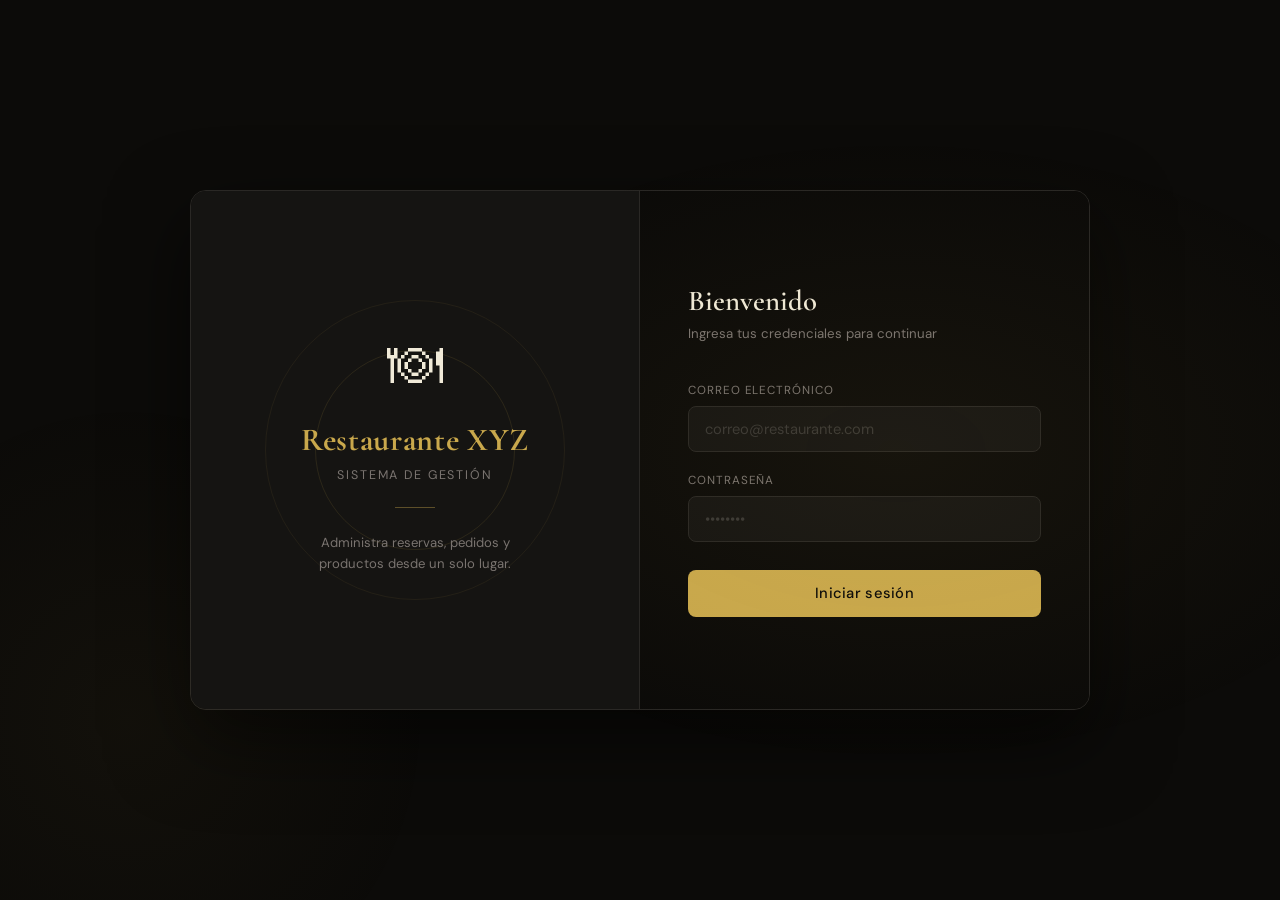
==== index.html @ 816e586d "karen: [Login page del frontend]" ====
<!DOCTYPE html>
<html lang="es">
<head>
  <meta charset="UTF-8" />
  <meta name="viewport" content="width=device-width, initial-scale=1.0" />
  <title>Restaurante XYZ — Iniciar Sesión</title>
  <link href="https://fonts.googleapis.com/css2?family=Cormorant+Garamond:wght@400;600;700&family=DM+Sans:wght@300;400;500&display=swap" rel="stylesheet" />
  <style>
    :root {
      --bg: #0c0b09;
      --panel: #151412;
      --border: #2a2825;
      --gold: #c9a84c;
      --gold-light: #e8c97a;
      --gold-dim: rgba(201,168,76,0.10);
      --text: #f0ead8;
      --muted: #7a7470;
      --dim: #3a3835;
      --red: #c0392b;
      --font-display: 'Cormorant Garamond', Georgia, serif;
      --font-body: 'DM Sans', sans-serif;
    }

    *, *::before, *::after { box-sizing: border-box; margin: 0; padding: 0; }

    body {
      background: var(--bg);
      color: var(--text);
      font-family: var(--font-body);
      min-height: 100vh;
      display: flex;
      align-items: center;
      justify-content: center;
      overflow: hidden;
    }

    /* fondo decorativo */
    body::before {
      content: '';
      position: fixed;
      inset: 0;
      background:
        radial-gradient(ellipse 60% 50% at 70% 50%, rgba(201,168,76,0.06) 0%, transparent 70%),
        radial-gradient(ellipse 40% 60% at 10% 80%, rgba(201,168,76,0.04) 0%, transparent 60%);
      pointer-events: none;
    }

    .wrapper {
      display: grid;
      grid-template-columns: 1fr 1fr;
      width: 900px;
      min-height: 520px;
      border: 1px solid var(--border);
      border-radius: 16px;
      overflow: hidden;
      box-shadow: 0 30px 80px rgba(0,0,0,0.6);
      animation: fadeIn 0.5s ease;
    }

    @keyframes fadeIn {
      from { opacity: 0; transform: translateY(16px); }
      to   { opacity: 1; transform: translateY(0); }
    }

    /* LADO IZQUIERDO */
    .brand-side {
      background: var(--panel);
      border-right: 1px solid var(--border);
      display: flex;
      flex-direction: column;
      align-items: center;
      justify-content: center;
      padding: 3rem;
      position: relative;
      overflow: hidden;
    }

    .brand-side::before {
      content: '';
      position: absolute;
      width: 300px;
      height: 300px;
      border-radius: 50%;
      border: 1px solid rgba(201,168,76,0.08);
      top: 50%;
      left: 50%;
      transform: translate(-50%, -50%);
    }
    .brand-side::after {
      content: '';
      position: absolute;
      width: 200px;
      height: 200px;
      border-radius: 50%;
      border: 1px solid rgba(201,168,76,0.12);
      top: 50%;
      left: 50%;
      transform: translate(-50%, -50%);
    }

    .brand-icon {
      font-size: 3.5rem;
      margin-bottom: 1.25rem;
      position: relative;
      z-index: 1;
    }

    .brand-name {
      font-family: var(--font-display);
      font-size: 2rem;
      font-weight: 700;
      color: var(--gold);
      letter-spacing: 0.02em;
      text-align: center;
      position: relative;
      z-index: 1;
    }

    .brand-tagline {
      font-size: 0.78rem;
      color: var(--muted);
      margin-top: 0.5rem;
      letter-spacing: 0.15em;
      text-transform: uppercase;
      text-align: center;
      position: relative;
      z-index: 1;
    }

    .brand-divider {
      width: 40px;
      height: 1px;
      background: var(--gold);
      opacity: 0.4;
      margin: 1.5rem auto;
      position: relative;
      z-index: 1;
    }

    .brand-desc {
      font-size: 0.82rem;
      color: var(--muted);
      text-align: center;
      line-height: 1.6;
      max-width: 200px;
      position: relative;
      z-index: 1;
    }

    /* LADO DERECHO */
    .form-side {
      background: var(--bg);
      display: flex;
      flex-direction: column;
      justify-content: center;
      padding: 3rem 3rem;
    }

    .form-title {
      font-family: var(--font-display);
      font-size: 1.8rem;
      font-weight: 600;
      color: var(--text);
      margin-bottom: 0.4rem;
    }

    .form-subtitle {
      font-size: 0.83rem;
      color: var(--muted);
      margin-bottom: 2.5rem;
    }

    .form-group {
      margin-bottom: 1.25rem;
    }

    .form-label {
      display: block;
      font-size: 0.73rem;
      text-transform: uppercase;
      letter-spacing: 0.08em;
      color: var(--muted);
      margin-bottom: 0.5rem;
    }

    .form-input {
      width: 100%;
      background: var(--panel);
      border: 1px solid var(--border);
      color: var(--text);
      padding: 0.75rem 1rem;
      border-radius: 8px;
      font-family: var(--font-body);
      font-size: 0.92rem;
      transition: border-color 0.2s, box-shadow 0.2s;
      outline: none;
    }

    .form-input:focus {
      border-color: var(--gold);
      box-shadow: 0 0 0 3px rgba(201,168,76,0.08);
    }

    .form-input::placeholder { color: var(--dim); }

    .btn-login {
      width: 100%;
      background: var(--gold);
      color: #0c0b09;
      border: none;
      padding: 0.85rem;
      border-radius: 8px;
      font-family: var(--font-body);
      font-size: 0.92rem;
      font-weight: 500;
      cursor: pointer;
      margin-top: 0.5rem;
      transition: background 0.2s, transform 0.15s;
      letter-spacing: 0.02em;
    }

    .btn-login:hover { background: var(--gold-light); }
    .btn-login:active { transform: scale(0.98); }

    .error-msg {
      background: rgba(192,57,43,0.1);
      border: 1px solid rgba(192,57,43,0.3);
      color: #e74c3c;
      padding: 0.65rem 1rem;
      border-radius: 7px;
      font-size: 0.83rem;
      margin-bottom: 1rem;
      display: none;
    }

    .loading {
      display: none;
      text-align: center;
      color: var(--muted);
      font-size: 0.85rem;
      margin-top: 0.75rem;
    }
  </style>
</head>
<body>

  <div class="wrapper">

    <!-- MARCA -->
    <div class="brand-side">
      <div class="brand-icon">🍽</div>
      <div class="brand-name">Restaurante XYZ</div>
      <div class="brand-tagline">Sistema de gestión</div>
      <div class="brand-divider"></div>
      <p class="brand-desc">Administra reservas, pedidos y productos desde un solo lugar.</p>
    </div>

    <!-- FORMULARIO -->
    <div class="form-side">
      <h2 class="form-title">Bienvenido</h2>
      <p class="form-subtitle">Ingresa tus credenciales para continuar</p>

      <div class="error-msg" id="error-msg">Usuario o contraseña incorrectos.</div>

      <div class="form-group">
        <label class="form-label" for="email">Correo electrónico</label>
        <input
          type="email"
          id="email"
          class="form-input"
          placeholder="correo@restaurante.com"
          autocomplete="email"
        />
      </div>

      <div class="form-group">
        <label class="form-label" for="password">Contraseña</label>
        <input
          type="password"
          id="password"
          class="form-input"
          placeholder="••••••••"
          autocomplete="current-password"
        />
      </div>

      <button class="btn-login" onclick="iniciarSesion()">Iniciar sesión</button>
      <p class="loading" id="loading">Verificando...</p>
    </div>

  </div>

  <script>
    // karen: [Lógica de login]
    const API_AUTH = 'http://localhost:8001';

    async function iniciarSesion() {
      const email    = document.getElementById('email').value.trim();
      const password = document.getElementById('password').value;
      const errorEl  = document.getElementById('error-msg');
      const loadEl   = document.getElementById('loading');

      errorEl.style.display = 'none';

      if (!email || !password) {
        errorEl.textContent = 'Por favor completa todos los campos.';
        errorEl.style.display = 'block';
        return;
      }

      loadEl.style.display = 'block';

      try {
        const res = await fetch(`${API_AUTH}/login`, {
          method: 'POST',
          headers: { 'Content-Type': 'application/json' },
          body: JSON.stringify({ email, password })
        });

        const data = await res.json();

        if (res.ok && data.token) {
          localStorage.setItem('token', data.token);
          localStorage.setItem('usuario', JSON.stringify(data.usuario));
          window.location.href = 'dashboard.html';
        } else {
          errorEl.textContent = data.mensaje || 'Credenciales incorrectas.';
          errorEl.style.display = 'block';
        }
      } catch (err) {
        errorEl.textContent = 'No se pudo conectar con el servidor.';
        errorEl.style.display = 'block';
      } finally {
        loadEl.style.display = 'none';
      }
    }

    // Enter para enviar
    document.addEventListener('keydown', e => {
      if (e.key === 'Enter') iniciarSesion();
    });

    // Si ya hay sesión activa, redirigir
    if (localStorage.getItem('token')) {
      window.location.href = 'dashboard.html';
    }
  </script>

</body>
</html>
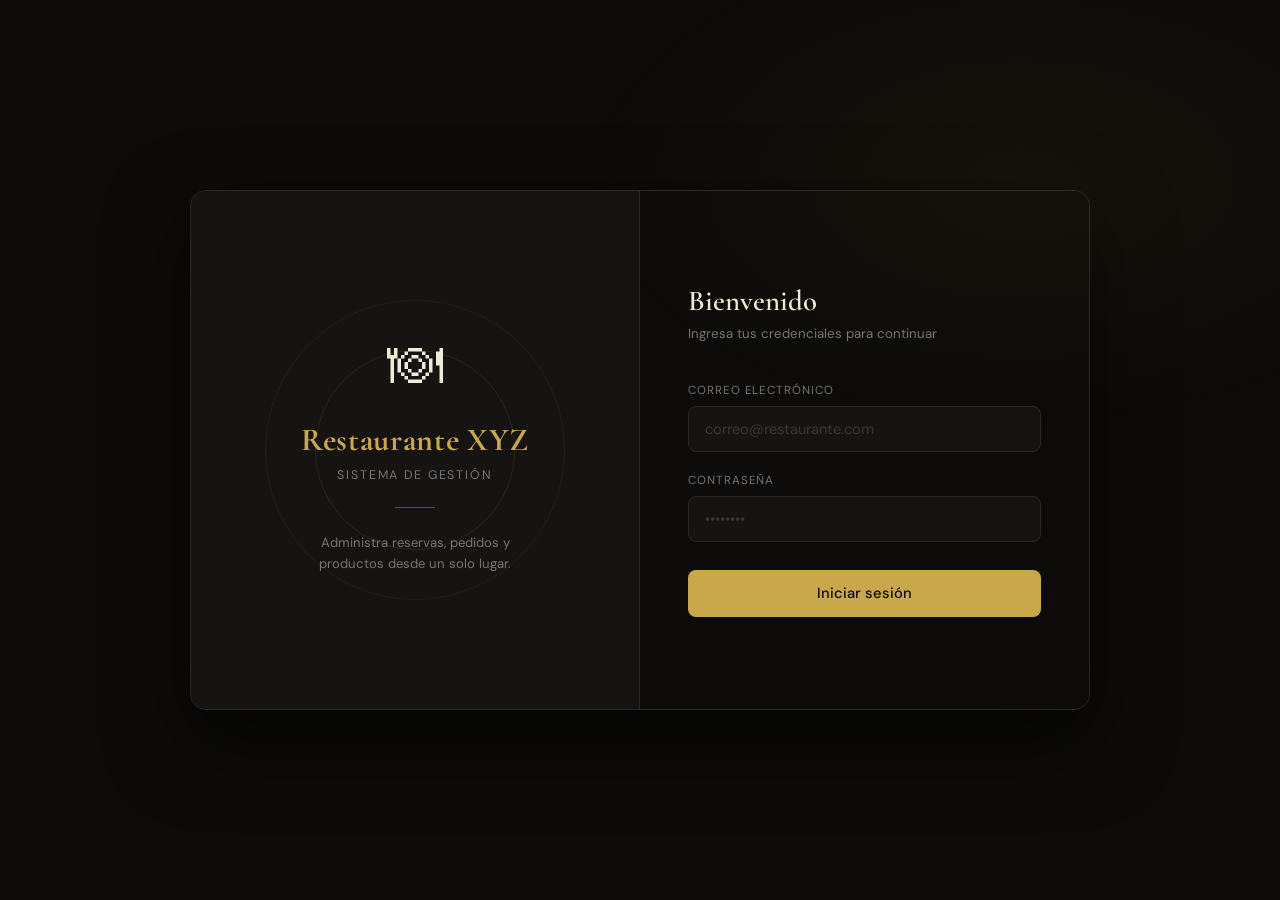
==== commit caf634c6: "karen: [Estilos separados en css/style.css en todas las páginas]" ====
--- a/index.html
+++ b/index.html
@@ -5,248 +5,12 @@
   <meta name="viewport" content="width=device-width, initial-scale=1.0" />
   <title>Restaurante XYZ — Iniciar Sesión</title>
   <link href="https://fonts.googleapis.com/css2?family=Cormorant+Garamond:wght@400;600;700&family=DM+Sans:wght@300;400;500&display=swap" rel="stylesheet" />
-  <style>
-    :root {
-      --bg: #0c0b09;
-      --panel: #151412;
-      --border: #2a2825;
-      --gold: #c9a84c;
-      --gold-light: #e8c97a;
-      --gold-dim: rgba(201,168,76,0.10);
-      --text: #f0ead8;
-      --muted: #7a7470;
-      --dim: #3a3835;
-      --red: #c0392b;
-      --font-display: 'Cormorant Garamond', Georgia, serif;
-      --font-body: 'DM Sans', sans-serif;
-    }
-
-    *, *::before, *::after { box-sizing: border-box; margin: 0; padding: 0; }
-
-    body {
-      background: var(--bg);
-      color: var(--text);
-      font-family: var(--font-body);
-      min-height: 100vh;
-      display: flex;
-      align-items: center;
-      justify-content: center;
-      overflow: hidden;
-    }
-
-    /* fondo decorativo */
-    body::before {
-      content: '';
-      position: fixed;
-      inset: 0;
-      background:
-        radial-gradient(ellipse 60% 50% at 70% 50%, rgba(201,168,76,0.06) 0%, transparent 70%),
-        radial-gradient(ellipse 40% 60% at 10% 80%, rgba(201,168,76,0.04) 0%, transparent 60%);
-      pointer-events: none;
-    }
-
-    .wrapper {
-      display: grid;
-      grid-template-columns: 1fr 1fr;
-      width: 900px;
-      min-height: 520px;
-      border: 1px solid var(--border);
-      border-radius: 16px;
-      overflow: hidden;
-      box-shadow: 0 30px 80px rgba(0,0,0,0.6);
-      animation: fadeIn 0.5s ease;
-    }
-
-    @keyframes fadeIn {
-      from { opacity: 0; transform: translateY(16px); }
-      to   { opacity: 1; transform: translateY(0); }
-    }
-
-    /* LADO IZQUIERDO */
-    .brand-side {
-      background: var(--panel);
-      border-right: 1px solid var(--border);
-      display: flex;
-      flex-direction: column;
-      align-items: center;
-      justify-content: center;
-      padding: 3rem;
-      position: relative;
-      overflow: hidden;
-    }
-
-    .brand-side::before {
-      content: '';
-      position: absolute;
-      width: 300px;
-      height: 300px;
-      border-radius: 50%;
-      border: 1px solid rgba(201,168,76,0.08);
-      top: 50%;
-      left: 50%;
-      transform: translate(-50%, -50%);
-    }
-    .brand-side::after {
-      content: '';
-      position: absolute;
-      width: 200px;
-      height: 200px;
-      border-radius: 50%;
-      border: 1px solid rgba(201,168,76,0.12);
-      top: 50%;
-      left: 50%;
-      transform: translate(-50%, -50%);
-    }
-
-    .brand-icon {
-      font-size: 3.5rem;
-      margin-bottom: 1.25rem;
-      position: relative;
-      z-index: 1;
-    }
-
-    .brand-name {
-      font-family: var(--font-display);
-      font-size: 2rem;
-      font-weight: 700;
-      color: var(--gold);
-      letter-spacing: 0.02em;
-      text-align: center;
-      position: relative;
-      z-index: 1;
-    }
-
-    .brand-tagline {
-      font-size: 0.78rem;
-      color: var(--muted);
-      margin-top: 0.5rem;
-      letter-spacing: 0.15em;
-      text-transform: uppercase;
-      text-align: center;
-      position: relative;
-      z-index: 1;
-    }
-
-    .brand-divider {
-      width: 40px;
-      height: 1px;
-      background: var(--gold);
-      opacity: 0.4;
-      margin: 1.5rem auto;
-      position: relative;
-      z-index: 1;
-    }
-
-    .brand-desc {
-      font-size: 0.82rem;
-      color: var(--muted);
-      text-align: center;
-      line-height: 1.6;
-      max-width: 200px;
-      position: relative;
-      z-index: 1;
-    }
-
-    /* LADO DERECHO */
-    .form-side {
-      background: var(--bg);
-      display: flex;
-      flex-direction: column;
-      justify-content: center;
-      padding: 3rem 3rem;
-    }
-
-    .form-title {
-      font-family: var(--font-display);
-      font-size: 1.8rem;
-      font-weight: 600;
-      color: var(--text);
-      margin-bottom: 0.4rem;
-    }
-
-    .form-subtitle {
-      font-size: 0.83rem;
-      color: var(--muted);
-      margin-bottom: 2.5rem;
-    }
-
-    .form-group {
-      margin-bottom: 1.25rem;
-    }
-
-    .form-label {
-      display: block;
-      font-size: 0.73rem;
-      text-transform: uppercase;
-      letter-spacing: 0.08em;
-      color: var(--muted);
-      margin-bottom: 0.5rem;
-    }
-
-    .form-input {
-      width: 100%;
-      background: var(--panel);
-      border: 1px solid var(--border);
-      color: var(--text);
-      padding: 0.75rem 1rem;
-      border-radius: 8px;
-      font-family: var(--font-body);
-      font-size: 0.92rem;
-      transition: border-color 0.2s, box-shadow 0.2s;
-      outline: none;
-    }
-
-    .form-input:focus {
-      border-color: var(--gold);
-      box-shadow: 0 0 0 3px rgba(201,168,76,0.08);
-    }
-
-    .form-input::placeholder { color: var(--dim); }
-
-    .btn-login {
-      width: 100%;
-      background: var(--gold);
-      color: #0c0b09;
-      border: none;
-      padding: 0.85rem;
-      border-radius: 8px;
-      font-family: var(--font-body);
-      font-size: 0.92rem;
-      font-weight: 500;
-      cursor: pointer;
-      margin-top: 0.5rem;
-      transition: background 0.2s, transform 0.15s;
-      letter-spacing: 0.02em;
-    }
-
-    .btn-login:hover { background: var(--gold-light); }
-    .btn-login:active { transform: scale(0.98); }
-
-    .error-msg {
-      background: rgba(192,57,43,0.1);
-      border: 1px solid rgba(192,57,43,0.3);
-      color: #e74c3c;
-      padding: 0.65rem 1rem;
-      border-radius: 7px;
-      font-size: 0.83rem;
-      margin-bottom: 1rem;
-      display: none;
-    }
-
-    .loading {
-      display: none;
-      text-align: center;
-      color: var(--muted);
-      font-size: 0.85rem;
-      margin-top: 0.75rem;
-    }
-  </style>
+  <link rel="stylesheet" href="css/style.css" />
 </head>
 <body>
 
   <div class="wrapper">
 
-    <!-- MARCA -->
     <div class="brand-side">
       <div class="brand-icon">🍽</div>
       <div class="brand-name">Restaurante XYZ</div>
@@ -255,7 +19,6 @@
       <p class="brand-desc">Administra reservas, pedidos y productos desde un solo lugar.</p>
     </div>
 
-    <!-- FORMULARIO -->
     <div class="form-side">
       <h2 class="form-title">Bienvenido</h2>
       <p class="form-subtitle">Ingresa tus credenciales para continuar</p>
@@ -264,24 +27,12 @@
 
       <div class="form-group">
         <label class="form-label" for="email">Correo electrónico</label>
-        <input
-          type="email"
-          id="email"
-          class="form-input"
-          placeholder="correo@restaurante.com"
-          autocomplete="email"
-        />
+        <input type="email" id="email" class="form-input" placeholder="correo@restaurante.com" autocomplete="email" />
       </div>
 
       <div class="form-group">
         <label class="form-label" for="password">Contraseña</label>
-        <input
-          type="password"
-          id="password"
-          class="form-input"
-          placeholder="••••••••"
-          autocomplete="current-password"
-        />
+        <input type="password" id="password" class="form-input" placeholder="••••••••" autocomplete="current-password" />
       </div>
 
       <button class="btn-login" onclick="iniciarSesion()">Iniciar sesión</button>
@@ -290,8 +41,8 @@
 
   </div>
 
+  <script src="js/app.js"></script>
   <script>
-    // karen: [Lógica de login]
     const API_AUTH = 'http://localhost:8001';
 
     async function iniciarSesion() {
@@ -335,12 +86,10 @@
       }
     }
 
-    // Enter para enviar
     document.addEventListener('keydown', e => {
       if (e.key === 'Enter') iniciarSesion();
     });
 
-    // Si ya hay sesión activa, redirigir
     if (localStorage.getItem('token')) {
       window.location.href = 'dashboard.html';
     }
--- a/css/style.css
+++ b/css/style.css
@@ -0,0 +1,613 @@
+/* =========================================
+   RESTAURANTE XYZ — ESTILOS GLOBALES
+   karen: [Estilos globales del proyecto]
+   ========================================= */
+
+:root {
+  --bg: #0c0b09;
+  --panel: #151412;
+  --border: #2a2825;
+  --gold: #c9a84c;
+  --gold-light: #e8c97a;
+  --gold-dim: rgba(201,168,76,0.10);
+  --text: #f0ead8;
+  --muted: #7a7470;
+  --dim: #3a3835;
+  --green: #27ae60;
+  --red: #c0392b;
+  --blue: #2980b9;
+  --orange: #e67e22;
+  --font-display: 'Cormorant Garamond', Georgia, serif;
+  --font-body: 'DM Sans', sans-serif;
+  --radius: 10px;
+  --shadow: 0 4px 24px rgba(0,0,0,0.4);
+}
+
+*, *::before, *::after { box-sizing: border-box; margin: 0; padding: 0; }
+
+body {
+  background: var(--bg);
+  color: var(--text);
+  font-family: var(--font-body);
+  font-size: 15px;
+  min-height: 100vh;
+  display: flex;
+  flex-direction: column;
+}
+
+body::before {
+  content: '';
+  position: fixed;
+  inset: 0;
+  background: radial-gradient(ellipse 50% 40% at 80% 20%, rgba(201,168,76,0.05) 0%, transparent 70%);
+  pointer-events: none;
+}
+
+/* ── LOGIN ───────────────────────────── */
+.wrapper {
+  display: grid;
+  grid-template-columns: 1fr 1fr;
+  width: 900px;
+  min-height: 520px;
+  border: 1px solid var(--border);
+  border-radius: 16px;
+  overflow: hidden;
+  box-shadow: 0 30px 80px rgba(0,0,0,0.6);
+  animation: fadeIn 0.5s ease;
+  margin: auto;
+}
+
+.brand-side {
+  background: var(--panel);
+  border-right: 1px solid var(--border);
+  display: flex;
+  flex-direction: column;
+  align-items: center;
+  justify-content: center;
+  padding: 3rem;
+  position: relative;
+  overflow: hidden;
+}
+
+.brand-side::before {
+  content: '';
+  position: absolute;
+  width: 300px; height: 300px;
+  border-radius: 50%;
+  border: 1px solid rgba(201,168,76,0.08);
+  top: 50%; left: 50%;
+  transform: translate(-50%, -50%);
+}
+
+.brand-side::after {
+  content: '';
+  position: absolute;
+  width: 200px; height: 200px;
+  border-radius: 50%;
+  border: 1px solid rgba(201,168,76,0.12);
+  top: 50%; left: 50%;
+  transform: translate(-50%, -50%);
+}
+
+.brand-icon { font-size: 3.5rem; margin-bottom: 1.25rem; position: relative; z-index: 1; }
+
+.brand-name {
+  font-family: var(--font-display);
+  font-size: 2rem;
+  font-weight: 700;
+  color: var(--gold);
+  letter-spacing: 0.02em;
+  text-align: center;
+  position: relative;
+  z-index: 1;
+}
+
+.brand-tagline {
+  font-size: 0.78rem;
+  color: var(--muted);
+  margin-top: 0.5rem;
+  letter-spacing: 0.15em;
+  text-transform: uppercase;
+  text-align: center;
+  position: relative;
+  z-index: 1;
+}
+
+.brand-divider {
+  width: 40px; height: 1px;
+  background: var(--gold);
+  opacity: 0.4;
+  margin: 1.5rem auto;
+  position: relative;
+  z-index: 1;
+}
+
+.brand-desc {
+  font-size: 0.82rem;
+  color: var(--muted);
+  text-align: center;
+  line-height: 1.6;
+  max-width: 200px;
+  position: relative;
+  z-index: 1;
+}
+
+.form-side {
+  background: var(--bg);
+  display: flex;
+  flex-direction: column;
+  justify-content: center;
+  padding: 3rem;
+}
+
+.form-title {
+  font-family: var(--font-display);
+  font-size: 1.8rem;
+  font-weight: 600;
+  color: var(--text);
+  margin-bottom: 0.4rem;
+}
+
+.form-subtitle { font-size: 0.83rem; color: var(--muted); margin-bottom: 2.5rem; }
+
+.form-group { margin-bottom: 1.25rem; }
+
+.form-label {
+  display: block;
+  font-size: 0.73rem;
+  text-transform: uppercase;
+  letter-spacing: 0.08em;
+  color: var(--muted);
+  margin-bottom: 0.5rem;
+}
+
+.form-input {
+  width: 100%;
+  background: var(--panel);
+  border: 1px solid var(--border);
+  color: var(--text);
+  padding: 0.75rem 1rem;
+  border-radius: 8px;
+  font-family: var(--font-body);
+  font-size: 0.92rem;
+  transition: border-color 0.2s, box-shadow 0.2s;
+  outline: none;
+}
+
+.form-input:focus { border-color: var(--gold); box-shadow: 0 0 0 3px rgba(201,168,76,0.08); }
+.form-input::placeholder { color: var(--dim); }
+
+.btn-login {
+  width: 100%;
+  background: var(--gold);
+  color: #0c0b09;
+  border: none;
+  padding: 0.85rem;
+  border-radius: 8px;
+  font-family: var(--font-body);
+  font-size: 0.92rem;
+  font-weight: 500;
+  cursor: pointer;
+  margin-top: 0.5rem;
+  transition: background 0.2s, transform 0.15s;
+}
+
+.btn-login:hover { background: var(--gold-light); }
+.btn-login:active { transform: scale(0.98); }
+
+.error-msg {
+  background: rgba(192,57,43,0.1);
+  border: 1px solid rgba(192,57,43,0.3);
+  color: #e74c3c;
+  padding: 0.65rem 1rem;
+  border-radius: 7px;
+  font-size: 0.83rem;
+  margin-bottom: 1rem;
+  display: none;
+}
+
+.loading { display: none; text-align: center; color: var(--muted); font-size: 0.85rem; margin-top: 0.75rem; }
+
+/* ── HEADER ──────────────────────────── */
+.header {
+  background: var(--panel);
+  border-bottom: 1px solid var(--border);
+  position: sticky;
+  top: 0;
+  z-index: 100;
+}
+
+.header-inner {
+  max-width: 1400px;
+  margin: 0 auto;
+  padding: 0 2rem;
+  height: 62px;
+  display: flex;
+  align-items: center;
+  justify-content: space-between;
+  gap: 2rem;
+}
+
+.logo {
+  font-family: var(--font-display);
+  font-size: 1.25rem;
+  color: var(--gold);
+  text-decoration: none;
+  flex-shrink: 0;
+}
+
+.nav { display: flex; gap: 0.25rem; flex: 1; }
+
+.nav-link {
+  color: var(--muted);
+  text-decoration: none;
+  padding: 0.35rem 0.9rem;
+  border-radius: 6px;
+  font-size: 0.88rem;
+  transition: all 0.2s;
+}
+
+.nav-link:hover { color: var(--text); background: rgba(255,255,255,0.04); }
+.nav-link.active { color: var(--gold); background: var(--gold-dim); }
+
+.user-bar { display: flex; align-items: center; gap: 1rem; font-size: 0.85rem; color: var(--muted); }
+
+.user-rol {
+  background: var(--gold-dim);
+  border: 1px solid rgba(201,168,76,0.2);
+  color: var(--gold);
+  padding: 0.2rem 0.7rem;
+  border-radius: 20px;
+  font-size: 0.75rem;
+}
+
+/* ── BOTONES ─────────────────────────── */
+.btn-primary {
+  background: var(--gold);
+  color: #0c0b09;
+  border: none;
+  padding: 0.6rem 1.3rem;
+  border-radius: 8px;
+  font-family: var(--font-body);
+  font-size: 0.88rem;
+  font-weight: 500;
+  cursor: pointer;
+  transition: background 0.2s;
+}
+.btn-primary:hover { background: var(--gold-light); }
+
+.btn-secondary {
+  background: none;
+  color: var(--muted);
+  border: 1px solid var(--border);
+  padding: 0.6rem 1.3rem;
+  border-radius: 8px;
+  font-family: var(--font-body);
+  font-size: 0.88rem;
+  cursor: pointer;
+  transition: all 0.2s;
+}
+.btn-secondary:hover { border-color: var(--muted); color: var(--text); }
+
+.btn-logout {
+  background: none;
+  border: 1px solid var(--border);
+  color: var(--muted);
+  padding: 0.3rem 0.8rem;
+  border-radius: 6px;
+  cursor: pointer;
+  font-size: 0.82rem;
+  font-family: var(--font-body);
+  transition: all 0.2s;
+}
+.btn-logout:hover { border-color: var(--red); color: var(--red); }
+
+/* ── MAIN ────────────────────────────── */
+.main {
+  flex: 1;
+  max-width: 1200px;
+  width: 100%;
+  margin: 0 auto;
+  padding: 2.5rem 2rem;
+}
+
+.main-pedidos {
+  flex: 1;
+  display: grid;
+  grid-template-columns: 360px 1fr;
+  max-width: 1400px;
+  width: 100%;
+  margin: 0 auto;
+  padding: 1.5rem;
+  gap: 1.5rem;
+}
+
+/* ── DASHBOARD ───────────────────────── */
+.welcome { margin-bottom: 2.5rem; animation: fadeIn 0.4s ease; }
+
+.welcome-title { font-family: var(--font-display); font-size: 2.2rem; font-weight: 600; }
+.welcome-title span { color: var(--gold); }
+.welcome-sub { font-size: 0.88rem; color: var(--muted); margin-top: 0.4rem; }
+
+.stats { display: grid; grid-template-columns: repeat(4, 1fr); gap: 1rem; margin-bottom: 2rem; }
+
+.stat-card {
+  background: var(--panel);
+  border: 1px solid var(--border);
+  border-radius: 10px;
+  padding: 1.25rem 1.5rem;
+  animation: fadeIn 0.4s ease;
+}
+
+.stat-label { font-size: 0.75rem; text-transform: uppercase; letter-spacing: 0.08em; color: var(--muted); margin-bottom: 0.5rem; }
+.stat-value { font-family: var(--font-display); font-size: 2rem; font-weight: 600; }
+.stat-value.gold   { color: var(--gold); }
+.stat-value.green  { color: var(--green); }
+.stat-value.blue   { color: var(--blue); }
+.stat-value.orange { color: var(--orange); }
+
+.section-title { font-size: 0.75rem; text-transform: uppercase; letter-spacing: 0.1em; color: var(--muted); margin-bottom: 1rem; }
+
+.modulos { display: grid; grid-template-columns: repeat(2, 1fr); gap: 1rem; margin-bottom: 2rem; }
+
+.modulo-card {
+  background: var(--panel);
+  border: 1px solid var(--border);
+  border-radius: 12px;
+  padding: 1.75rem;
+  cursor: pointer;
+  text-decoration: none;
+  color: inherit;
+  display: flex;
+  align-items: center;
+  gap: 1.5rem;
+  transition: all 0.2s;
+  animation: fadeIn 0.5s ease;
+}
+.modulo-card:hover { border-color: var(--gold); background: #1a1916; transform: translateY(-2px); box-shadow: 0 8px 30px rgba(0,0,0,0.3); }
+
+.modulo-icon {
+  font-size: 2.2rem;
+  width: 60px; height: 60px;
+  background: var(--gold-dim);
+  border: 1px solid rgba(201,168,76,0.15);
+  border-radius: 12px;
+  display: flex;
+  align-items: center;
+  justify-content: center;
+  flex-shrink: 0;
+}
+
+.modulo-info { flex: 1; }
+.modulo-nombre { font-family: var(--font-display); font-size: 1.2rem; font-weight: 600; margin-bottom: 0.3rem; }
+.modulo-desc { font-size: 0.82rem; color: var(--muted); line-height: 1.5; }
+.modulo-arrow { color: var(--dim); font-size: 1.2rem; transition: color 0.2s, transform 0.2s; }
+.modulo-card:hover .modulo-arrow { color: var(--gold); transform: translateX(4px); }
+
+.actividad { background: var(--panel); border: 1px solid var(--border); border-radius: 12px; overflow: hidden; }
+.actividad-header { padding: 1.25rem 1.5rem; border-bottom: 1px solid var(--border); display: flex; justify-content: space-between; align-items: center; }
+.actividad-title { font-family: var(--font-display); font-size: 1.1rem; font-weight: 600; color: var(--gold); }
+.actividad-lista { padding: 0.5rem 0; }
+.actividad-item { display: flex; align-items: center; gap: 1rem; padding: 0.85rem 1.5rem; border-bottom: 1px solid rgba(42,40,37,0.5); font-size: 0.85rem; transition: background 0.15s; }
+.actividad-item:last-child { border-bottom: none; }
+.actividad-item:hover { background: rgba(255,255,255,0.02); }
+.actividad-dot { width: 8px; height: 8px; border-radius: 50%; flex-shrink: 0; }
+.dot-green  { background: var(--green); }
+.dot-blue   { background: var(--blue); }
+.dot-orange { background: var(--orange); }
+.dot-gold   { background: var(--gold); }
+.actividad-texto { flex: 1; }
+.actividad-hora { color: var(--muted); font-size: 0.78rem; }
+
+/* ── PAGE HEADER ─────────────────────── */
+.page-header { display: flex; align-items: center; justify-content: space-between; margin-bottom: 2rem; }
+.page-title { font-family: var(--font-display); font-size: 2rem; font-weight: 600; }
+
+/* ── FILTROS ─────────────────────────── */
+.filtros { display: flex; gap: 0.5rem; margin-bottom: 1.5rem; flex-wrap: wrap; }
+
+.filtro {
+  background: none;
+  border: 1px solid var(--border);
+  color: var(--muted);
+  padding: 0.35rem 1rem;
+  border-radius: 20px;
+  font-size: 0.82rem;
+  font-family: var(--font-body);
+  cursor: pointer;
+  transition: all 0.2s;
+}
+.filtro:hover { border-color: var(--gold); color: var(--text); }
+.filtro.active { background: var(--gold-dim); border-color: var(--gold); color: var(--gold); }
+
+/* ── ESTADO BADGE ────────────────────── */
+.estado-badge { font-size: 0.72rem; padding: 0.22rem 0.7rem; border-radius: 20px; font-weight: 500; white-space: nowrap; }
+.estado-pendiente      { background: rgba(230,126,34,0.12); color: var(--orange); border: 1px solid rgba(230,126,34,0.25); }
+.estado-en_preparacion { background: rgba(41,128,185,0.12);  color: var(--blue);   border: 1px solid rgba(41,128,185,0.25); }
+.estado-entregado      { background: rgba(39,174,96,0.12);   color: var(--green);  border: 1px solid rgba(39,174,96,0.25); }
+.estado-pagado         { background: rgba(201,168,76,0.12);  color: var(--gold);   border: 1px solid rgba(201,168,76,0.25); }
+.estado-cancelado      { background: rgba(192,57,43,0.12);   color: var(--red);    border: 1px solid rgba(192,57,43,0.25); }
+.estado-disponible     { background: rgba(39,174,96,0.12);   color: var(--green);  border: 1px solid rgba(39,174,96,0.25); }
+.estado-ocupada        { background: rgba(192,57,43,0.12);   color: var(--red);    border: 1px solid rgba(192,57,43,0.25); }
+.estado-reservada      { background: rgba(201,168,76,0.12);  color: var(--gold);   border: 1px solid rgba(201,168,76,0.25); }
+.estado-confirmada     { background: rgba(39,174,96,0.12);   color: var(--green);  border: 1px solid rgba(39,174,96,0.25); }
+.estado-cancelada      { background: rgba(192,57,43,0.12);   color: var(--red);    border: 1px solid rgba(192,57,43,0.25); }
+
+/* ── TABLA ───────────────────────────── */
+.tabla-wrapper { background: var(--panel); border: 1px solid var(--border); border-radius: 12px; overflow: hidden; }
+
+table { width: 100%; border-collapse: collapse; font-size: 0.88rem; }
+
+thead th {
+  text-align: left;
+  padding: 1rem 1.25rem;
+  color: var(--muted);
+  font-weight: 400;
+  font-size: 0.75rem;
+  text-transform: uppercase;
+  letter-spacing: 0.07em;
+  border-bottom: 1px solid var(--border);
+  background: rgba(255,255,255,0.02);
+}
+
+tbody td { padding: 1rem 1.25rem; border-bottom: 1px solid rgba(42,40,37,0.6); vertical-align: middle; }
+tbody tr:last-child td { border-bottom: none; }
+tbody tr:hover { background: rgba(255,255,255,0.02); }
+
+.acciones { display: flex; gap: 0.4rem; }
+
+.btn-tabla {
+  background: none;
+  border: 1px solid var(--border);
+  color: var(--muted);
+  padding: 0.3rem 0.7rem;
+  border-radius: 5px;
+  font-size: 0.78rem;
+  font-family: var(--font-body);
+  cursor: pointer;
+  transition: all 0.2s;
+}
+.btn-tabla:hover { border-color: var(--gold); color: var(--gold); }
+.btn-tabla.danger:hover { border-color: var(--red); color: var(--red); }
+
+/* ── MESAS GRID ──────────────────────── */
+.mesas-grid { display: grid; grid-template-columns: repeat(auto-fill, minmax(220px, 1fr)); gap: 1rem; }
+
+.mesa-card { background: var(--panel); border: 1px solid var(--border); border-radius: 12px; padding: 1.5rem; display: flex; flex-direction: column; gap: 1rem; transition: all 0.2s; animation: fadeIn 0.4s ease; }
+.mesa-card:hover { border-color: var(--gold); transform: translateY(-2px); }
+
+.mesa-card-top { display: flex; justify-content: space-between; align-items: flex-start; }
+
+.mesa-numero { font-family: var(--font-display); font-size: 1.8rem; font-weight: 700; line-height: 1; }
+.mesa-numero span { font-size: 0.75rem; color: var(--muted); font-family: var(--font-body); font-weight: 400; display: block; margin-top: 2px; }
+.mesa-icon { font-size: 2rem; text-align: center; }
+.mesa-info { display: flex; justify-content: space-between; font-size: 0.82rem; color: var(--muted); }
+.mesa-acciones { display: flex; gap: 0.5rem; }
+
+.btn-accion { flex: 1; background: none; border: 1px solid var(--border); color: var(--muted); padding: 0.45rem; border-radius: 6px; font-family: var(--font-body); font-size: 0.78rem; cursor: pointer; transition: all 0.2s; text-align: center; }
+.btn-accion:hover { border-color: var(--gold); color: var(--gold); }
+.btn-accion.danger:hover { border-color: var(--red); color: var(--red); }
+
+/* ── PRODUCTOS GRID ──────────────────── */
+.productos-grid { display: grid; grid-template-columns: repeat(auto-fill, minmax(260px, 1fr)); gap: 1rem; }
+
+.producto-card { background: var(--panel); border: 1px solid var(--border); border-radius: 12px; overflow: hidden; transition: all 0.2s; animation: fadeIn 0.4s ease; }
+.producto-card:hover { border-color: var(--gold); transform: translateY(-2px); }
+
+.producto-card-top { background: var(--gold-dim); border-bottom: 1px solid var(--border); padding: 1.5rem; display: flex; align-items: center; justify-content: space-between; }
+.producto-emoji { font-size: 2.5rem; }
+.producto-precio { font-family: var(--font-display); font-size: 1.4rem; font-weight: 700; color: var(--gold); }
+.producto-body { padding: 1.25rem; }
+.producto-nombre { font-family: var(--font-display); font-size: 1.1rem; font-weight: 600; margin-bottom: 0.3rem; }
+.producto-categoria { font-size: 0.75rem; color: var(--muted); text-transform: uppercase; letter-spacing: 0.07em; margin-bottom: 0.5rem; }
+.producto-desc { font-size: 0.82rem; color: var(--muted); line-height: 1.5; margin-bottom: 1rem; }
+
+.disponible-badge { font-size: 0.72rem; padding: 0.2rem 0.65rem; border-radius: 20px; margin-bottom: 1rem; display: inline-block; }
+.disponible-si { background: rgba(39,174,96,0.12);  color: var(--green); border: 1px solid rgba(39,174,96,0.25); }
+.disponible-no { background: rgba(192,57,43,0.12);  color: var(--red);   border: 1px solid rgba(192,57,43,0.25); }
+
+.producto-acciones { display: flex; gap: 0.5rem; }
+
+/* ── PEDIDOS PANEL ───────────────────── */
+.panel { background: var(--panel); border: 1px solid var(--border); border-radius: 12px; display: flex; flex-direction: column; overflow: hidden; }
+.panel-header { display: flex; align-items: center; justify-content: space-between; padding: 1.25rem 1.5rem; border-bottom: 1px solid var(--border); }
+.panel-title { font-family: var(--font-display); font-size: 1.3rem; color: var(--gold); }
+
+.lista-pedidos { flex: 1; overflow-y: auto; padding: 0.75rem; }
+
+.pedido-card { background: rgba(255,255,255,0.02); border: 1px solid var(--border); border-radius: 8px; padding: 1rem 1.1rem; margin-bottom: 0.5rem; cursor: pointer; transition: all 0.18s; display: flex; align-items: center; justify-content: space-between; gap: 0.75rem; }
+.pedido-card:hover { border-color: var(--gold); background: var(--gold-dim); }
+.pedido-card.selected { border-color: var(--gold); background: var(--gold-dim); }
+
+.pedido-num { font-family: var(--font-display); font-size: 1rem; font-weight: 500; }
+.pedido-meta { font-size: 0.78rem; color: var(--muted); margin-top: 2px; }
+.pedido-total { font-size: 0.92rem; font-weight: 500; color: var(--gold); white-space: nowrap; }
+
+.detalle-vacio { flex: 1; display: flex; flex-direction: column; align-items: center; justify-content: center; color: var(--dim); gap: 0.75rem; font-size: 0.9rem; }
+.detalle-vacio-icon { font-size: 3rem; opacity: 0.3; }
+
+.detalle-content { padding: 1.75rem; flex: 1; overflow-y: auto; display: flex; flex-direction: column; gap: 1.5rem; }
+.detalle-header { display: flex; justify-content: space-between; align-items: flex-start; }
+.detalle-titulo { font-family: var(--font-display); font-size: 1.6rem; font-weight: 600; }
+.detalle-meta { font-size: 0.82rem; color: var(--muted); margin-top: 3px; }
+.detalle-mesa { background: rgba(255,255,255,0.02); border: 1px solid var(--border); border-radius: 8px; padding: 0.75rem 1rem; font-size: 0.88rem; color: var(--muted); }
+
+.tabla-items { width: 100%; border-collapse: collapse; font-size: 0.88rem; }
+.tabla-items th { text-align: left; color: var(--dim); font-weight: 400; padding: 0.4rem 0.5rem; border-bottom: 1px solid var(--border); font-size: 0.75rem; text-transform: uppercase; letter-spacing: 0.05em; }
+.tabla-items td { padding: 0.65rem 0.5rem; border-bottom: 1px solid rgba(42,40,37,0.5); vertical-align: middle; }
+.tabla-items tbody tr:last-child td { border-bottom: none; }
+
+.btn-eliminar { background: none; border: none; color: var(--dim); cursor: pointer; font-size: 1rem; padding: 0.2rem 0.4rem; border-radius: 4px; transition: color 0.2s; }
+.btn-eliminar:hover { color: var(--red); }
+
+.totales { background: rgba(255,255,255,0.02); border: 1px solid var(--border); border-radius: 8px; padding: 1rem 1.25rem; display: flex; flex-direction: column; gap: 0.5rem; }
+.total-row { display: flex; justify-content: space-between; font-size: 0.88rem; color: var(--muted); }
+.total-final { font-size: 1.1rem; font-weight: 500; color: var(--gold); padding-top: 0.5rem; border-top: 1px solid var(--border); margin-top: 0.25rem; }
+
+.estado-buttons { display: flex; gap: 0.5rem; flex-wrap: wrap; }
+
+.btn-estado { background: none; border: 1px solid var(--border); color: var(--muted); padding: 0.35rem 0.85rem; border-radius: 6px; font-family: var(--font-body); font-size: 0.78rem; cursor: pointer; transition: all 0.2s; }
+.btn-estado:hover { border-color: var(--gold); color: var(--gold); }
+.btn-estado.activo { background: var(--gold-dim); border-color: var(--gold); color: var(--gold); }
+
+.agregar-form { display: flex; gap: 0.5rem; align-items: center; }
+.input-cant { width: 80px; flex-shrink: 0; }
+
+/* ── INPUTS ──────────────────────────── */
+.input {
+  background: rgba(255,255,255,0.04);
+  border: 1px solid var(--border);
+  color: var(--text);
+  padding: 0.65rem 0.9rem;
+  border-radius: 7px;
+  font-family: var(--font-body);
+  font-size: 0.9rem;
+  outline: none;
+  transition: border-color 0.2s;
+  width: 100%;
+}
+.input:focus { border-color: var(--gold); }
+select.input option { background: var(--panel); }
+
+.label { font-size: 0.73rem; text-transform: uppercase; letter-spacing: 0.08em; color: var(--muted); display: block; margin-bottom: 0.4rem; }
+
+/* ── MODAL ───────────────────────────── */
+.modal-overlay { position: fixed; inset: 0; background: rgba(0,0,0,0.7); backdrop-filter: blur(4px); z-index: 200; display: flex; align-items: center; justify-content: center; }
+
+.modal { background: var(--panel); border: 1px solid var(--border); border-radius: 12px; width: 460px; box-shadow: 0 20px 60px rgba(0,0,0,0.5); animation: slideUp 0.22s ease; }
+
+.modal-header { display: flex; justify-content: space-between; align-items: center; padding: 1.25rem 1.5rem; border-bottom: 1px solid var(--border); }
+.modal-header h3 { font-family: var(--font-display); font-size: 1.2rem; color: var(--gold); }
+.modal-close { background: none; border: none; color: var(--muted); font-size: 1.1rem; cursor: pointer; transition: color 0.2s; }
+.modal-close:hover { color: var(--text); }
+
+.modal-body { padding: 1.5rem; display: flex; flex-direction: column; gap: 1rem; }
+.modal-grid { display: grid; grid-template-columns: 1fr 1fr; gap: 1rem; }
+.modal-footer { display: flex; justify-content: flex-end; gap: 0.75rem; padding: 1rem 1.5rem; border-top: 1px solid var(--border); }
+
+.full { grid-column: 1 / -1; }
+
+/* ── TOAST ───────────────────────────── */
+.toast { position: fixed; bottom: 2rem; left: 50%; transform: translateX(-50%); background: var(--panel); border: 1px solid var(--border); color: var(--text); padding: 0.75rem 1.5rem; border-radius: 8px; font-size: 0.88rem; z-index: 300; box-shadow: var(--shadow); }
+.toast.ok    { border-color: var(--green); color: var(--green); }
+.toast.error { border-color: var(--red);   color: var(--red); }
+
+/* ── UTILIDADES ──────────────────────── */
+.hidden { display: none !important; }
+.cargando { text-align: center; color: var(--muted); padding: 3rem; font-size: 0.9rem; grid-column: 1 / -1; }
+
+@keyframes fadeIn {
+  from { opacity: 0; transform: translateY(12px); }
+  to   { opacity: 1; transform: translateY(0); }
+}
+
+@keyframes slideUp {
+  from { opacity: 0; transform: translateY(20px); }
+  to   { opacity: 1; transform: translateY(0); }
+}
+
+/* ── SCROLLBAR ───────────────────────── */
+::-webkit-scrollbar { width: 5px; }
+::-webkit-scrollbar-track { background: transparent; }
+::-webkit-scrollbar-thumb { background: var(--border); border-radius: 3px; }
+::-webkit-scrollbar-thumb:hover { background: var(--dim); }
